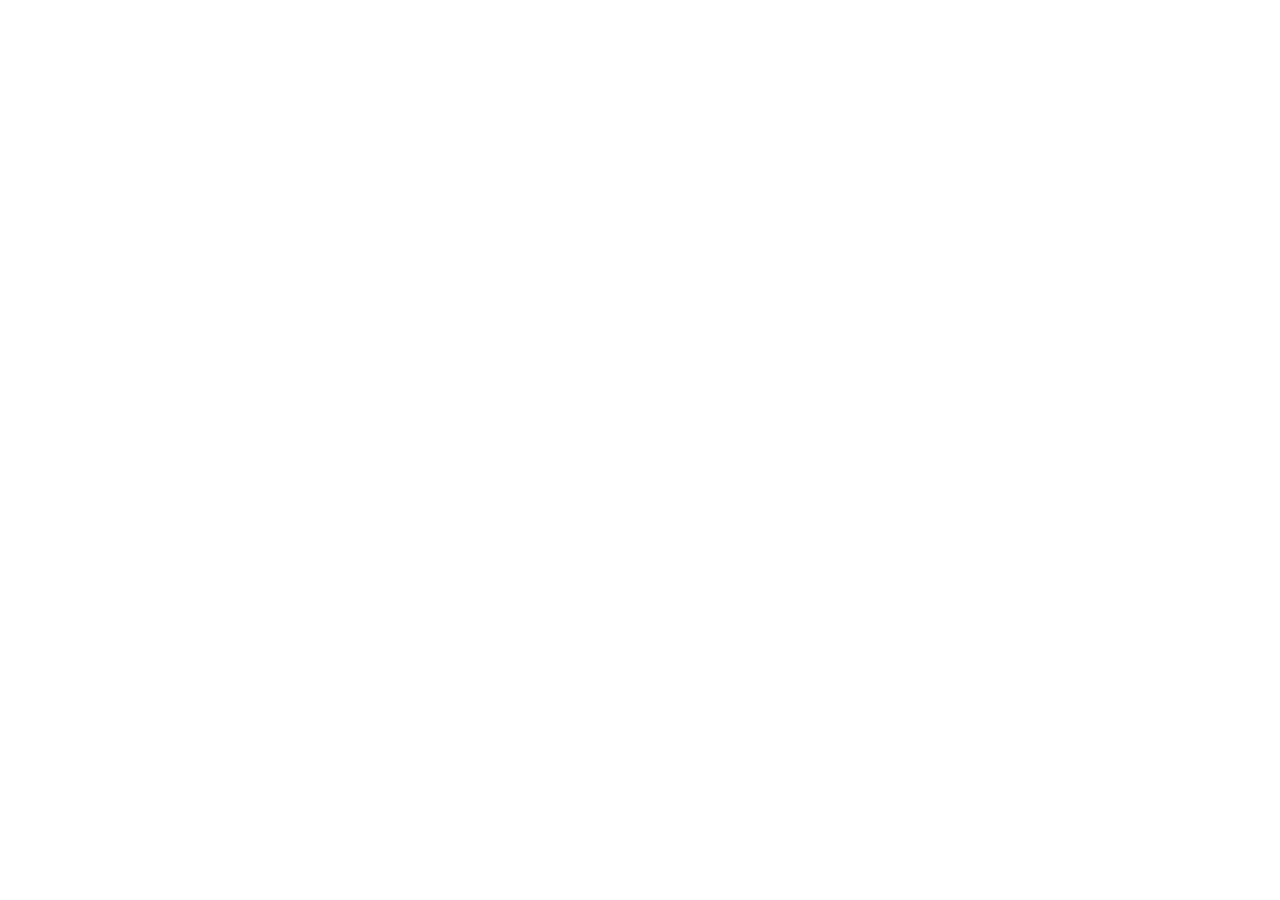
==== index.html @ 51263038 "add index.html" ====
<!DOCTYPE html>
<html lang="zh-CN">
  <head>
    <meta charset="UTF-8" />
    <link rel="icon" type="image/svg+xml" href="/favicon.svg" />
    <meta name="viewport" content="width=device-width, initial-scale=1.0" />
    <title>韩璟昊 · HRBP 个人主页</title>
    <meta name="description" content="韩璟昊 — 人力资源业务伙伴 (HRBP)，具备哔哩哔哩与互联网公司实习经验，专注于 AI 赋能招聘。" />
    <link rel="preconnect" href="https://fonts.googleapis.com" />
    <link rel="preconnect" href="https://fonts.gstatic.com" crossorigin />
    <link
      href="https://fonts.googleapis.com/css2?family=Inter:wght@300;400;500;600;700&family=Noto+Sans+SC:wght@300;400;500;700&display=swap"
      rel="stylesheet"
    />
    <script type="module" crossorigin src="/assets/index-uiC95BGF.js"></script>
    <link rel="stylesheet" crossorigin href="/assets/index-CjpETYeQ.css">
  </head>
  <body>
    <div id="root"></div>
  </body>
</html>
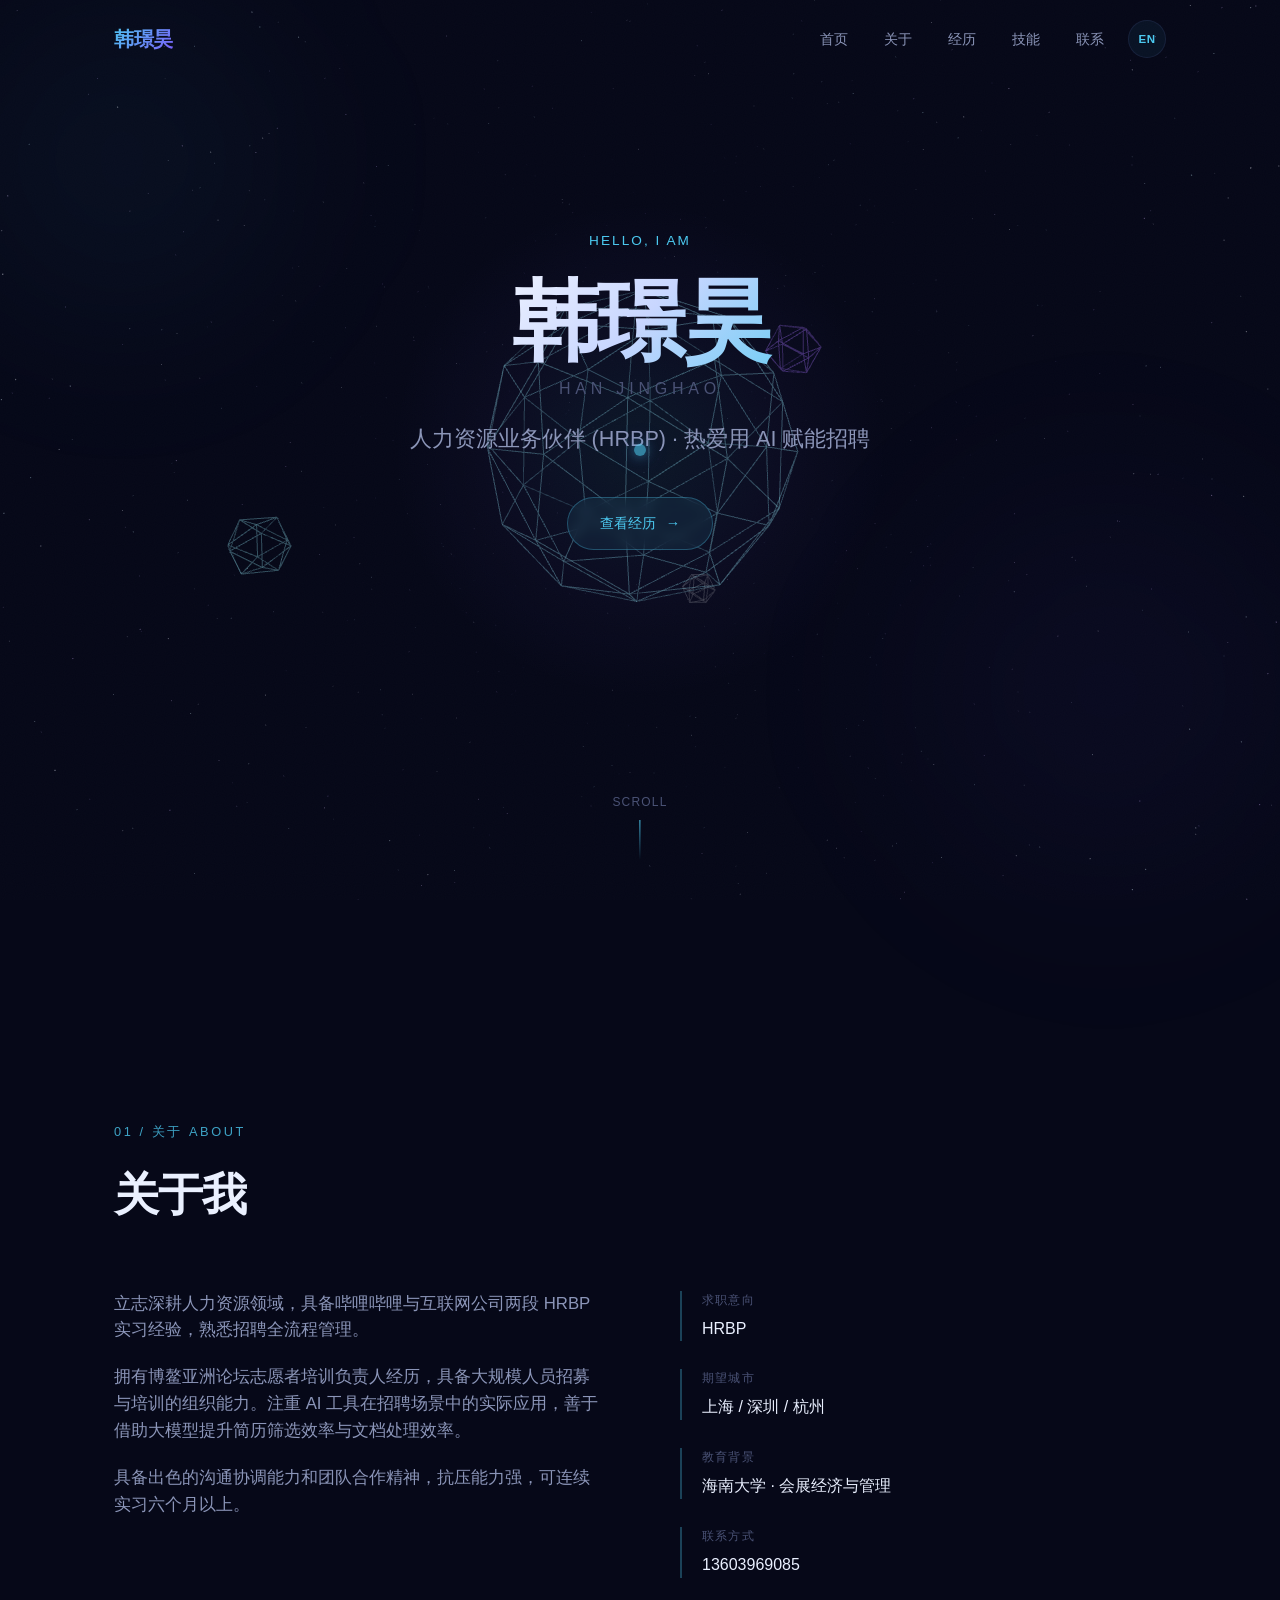
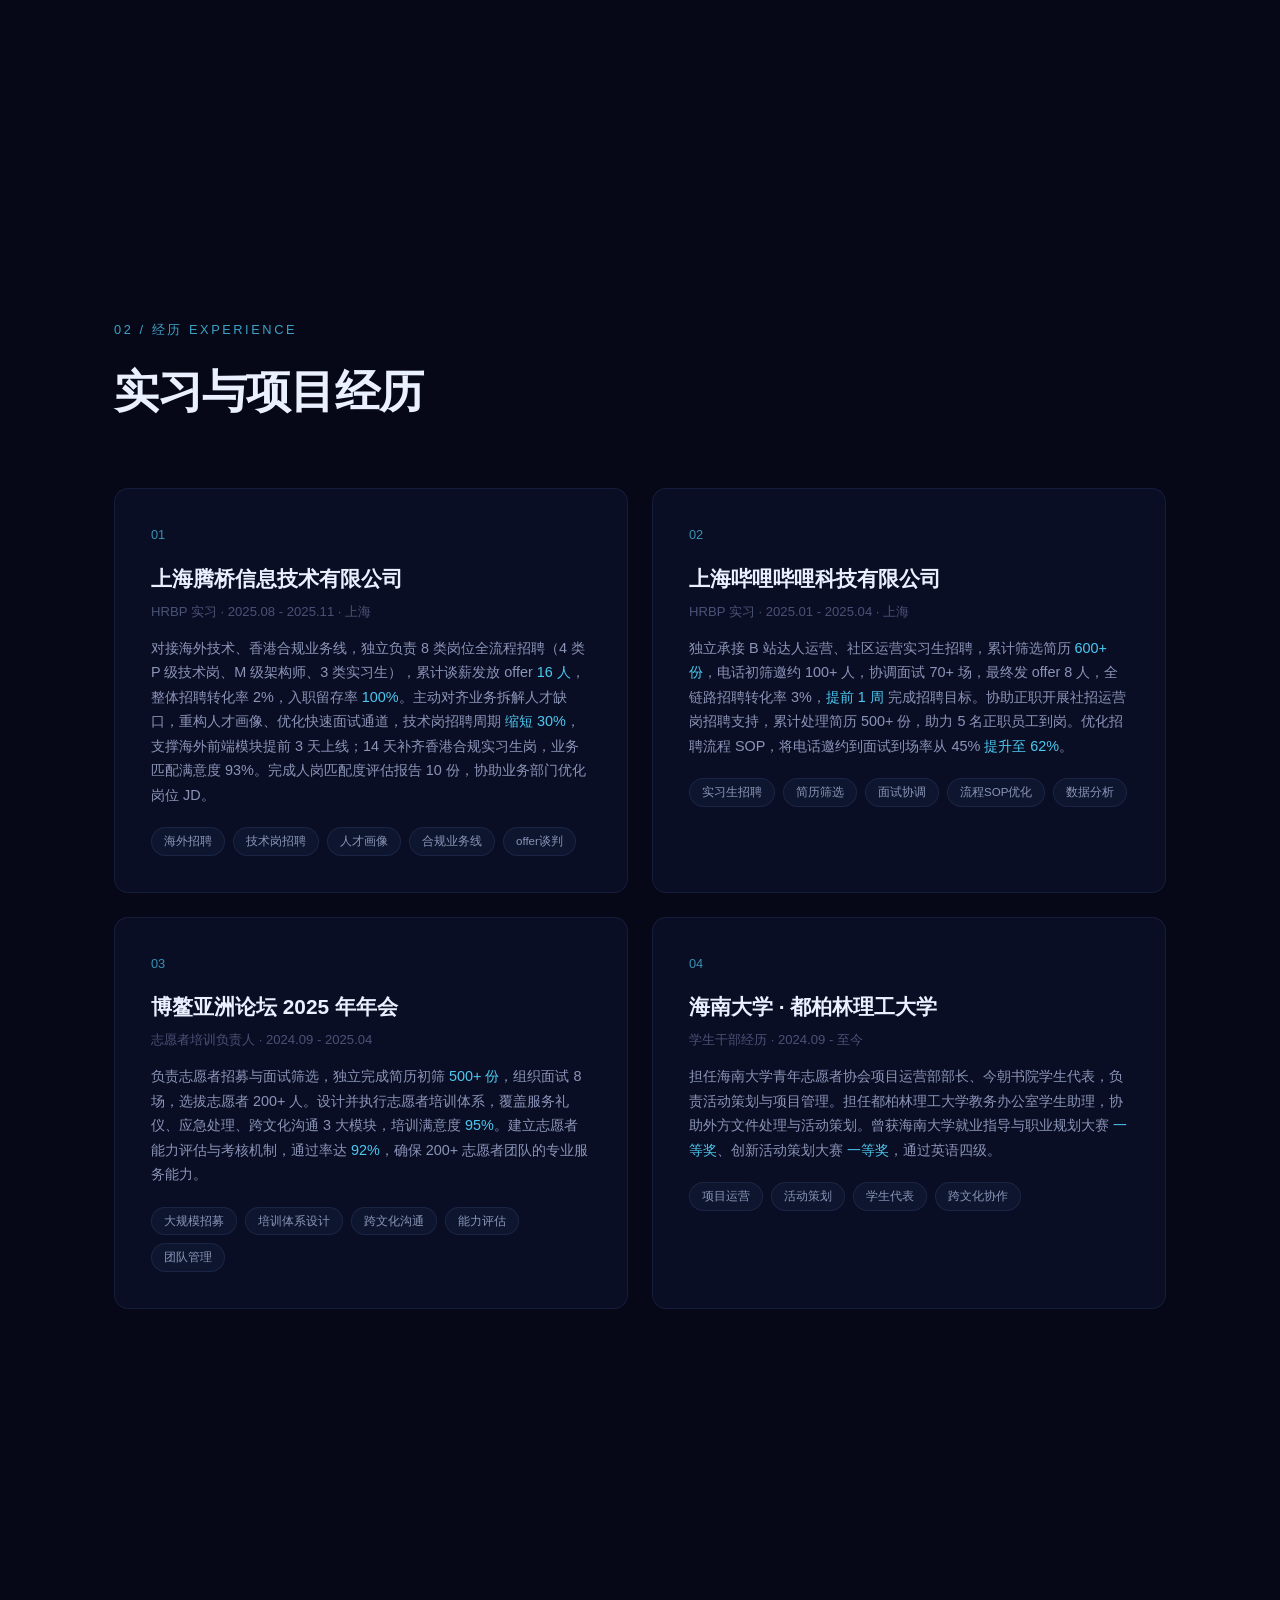
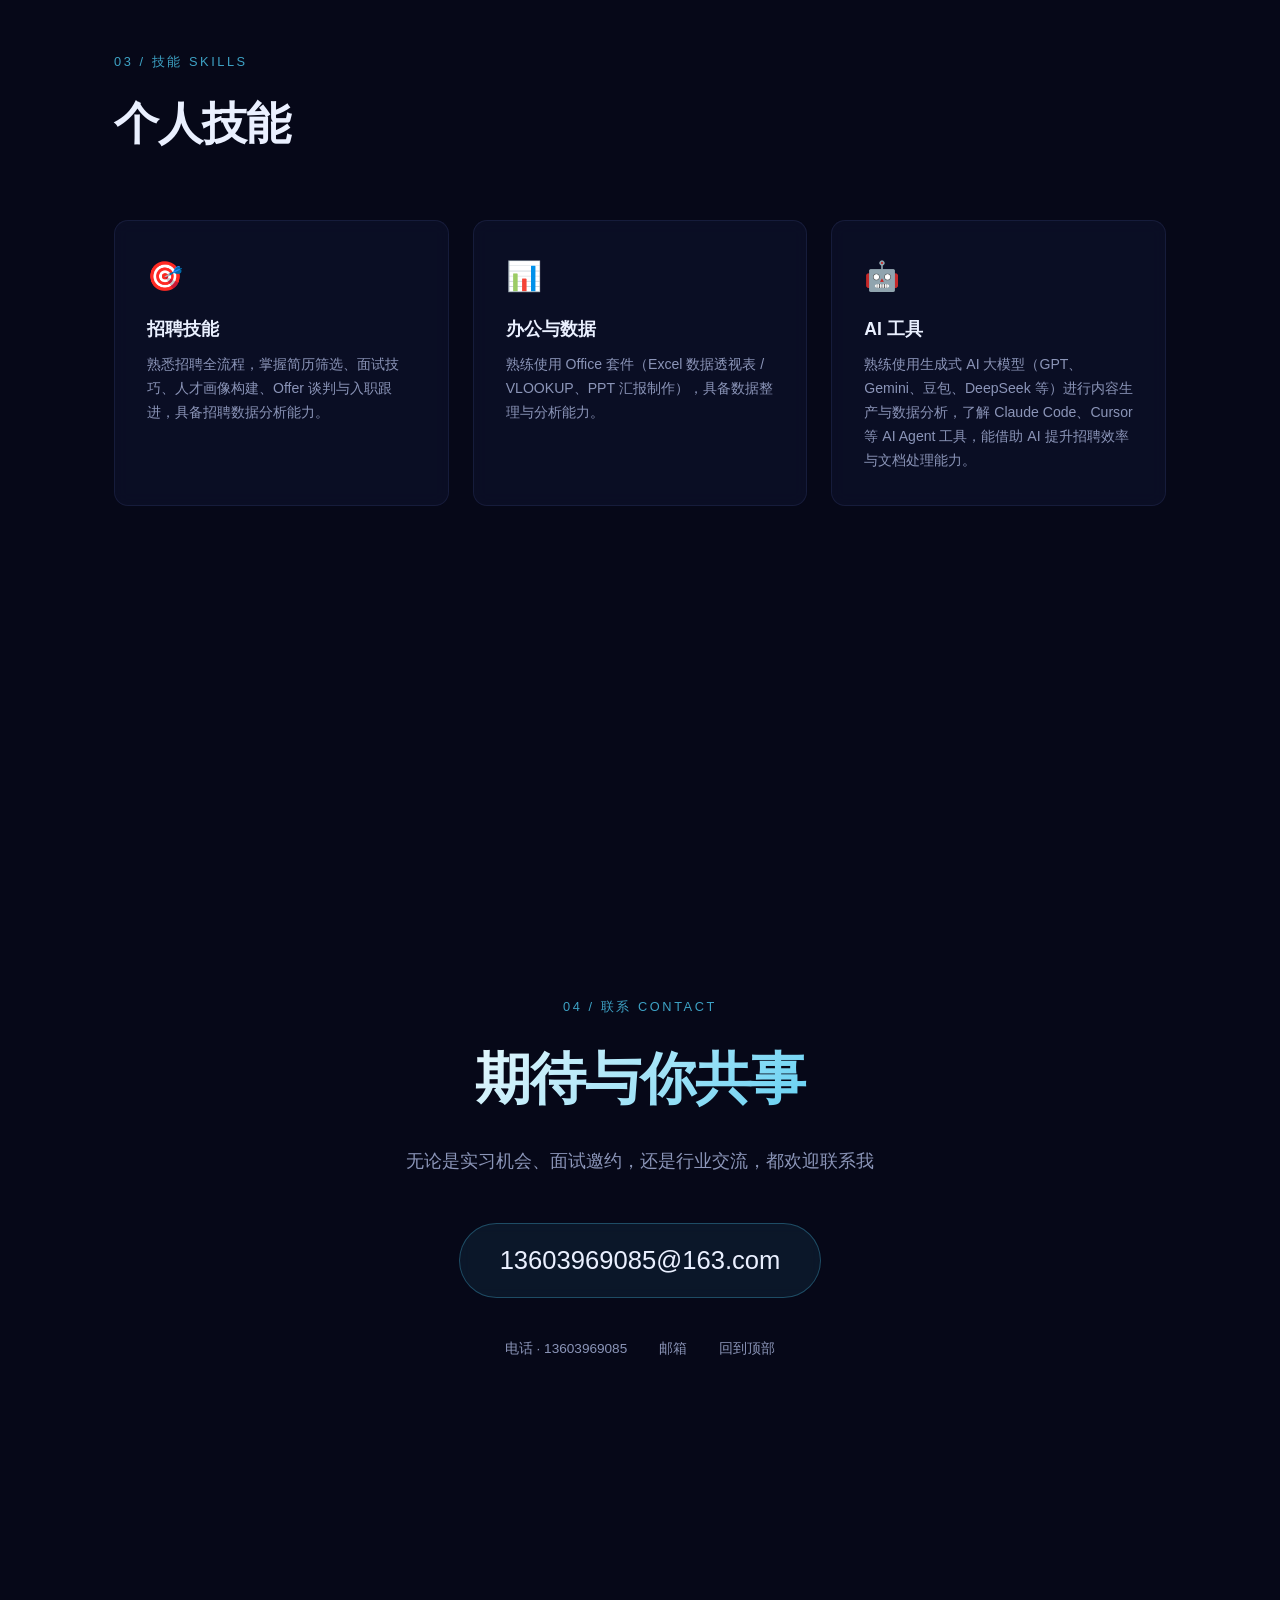
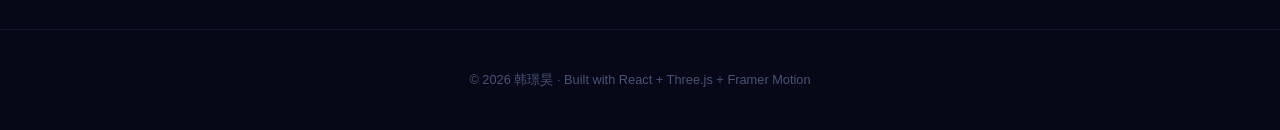
==== commit bb0cfa1e: "add index.html" ====
--- a/index.html
+++ b/index.html
@@ -2,7 +2,7 @@
 <html lang="zh-CN">
   <head>
     <meta charset="UTF-8" />
-    <link rel="icon" type="image/svg+xml" href="/favicon.svg" />
+    <link rel="icon" type="image/svg+xml" href="./favicon.svg" />
     <meta name="viewport" content="width=device-width, initial-scale=1.0" />
     <title>韩璟昊 · HRBP 个人主页</title>
     <meta name="description" content="韩璟昊 — 人力资源业务伙伴 (HRBP)，具备哔哩哔哩与互联网公司实习经验，专注于 AI 赋能招聘。" />
@@ -12,8 +12,8 @@
       href="https://fonts.googleapis.com/css2?family=Inter:wght@300;400;500;600;700&family=Noto+Sans+SC:wght@300;400;500;700&display=swap"
       rel="stylesheet"
     />
-    <script type="module" crossorigin src="/assets/index-uiC95BGF.js"></script>
-    <link rel="stylesheet" crossorigin href="/assets/index-CjpETYeQ.css">
+    <script type="module" crossorigin src="./assets/index-COh9N5oW.js"></script>
+    <link rel="stylesheet" crossorigin href="./assets/index-BVA7RS7g.css">
   </head>
   <body>
     <div id="root"></div>
--- a/assets/index-BVA7RS7g.css
+++ b/assets/index-BVA7RS7g.css
@@ -0,0 +1 @@
+*,*:before,*:after{margin:0;padding:0;box-sizing:border-box}:root{--bg: #060818;--bg-soft: #0d1124;--bg-deep: #030410;--text: #eaf0ff;--text-dim: #8b95b8;--text-faint: #4a5275;--accent: #4cc9f0;--accent-2: #7c5cfc;--accent-glow: rgba(76, 201, 240, .2);--accent-glow-2: rgba(124, 92, 252, .15);--border: rgba(140, 160, 255, .1);--border-hover: rgba(76, 201, 240, .3);--card-bg: rgba(20, 28, 60, .35);--card-hover: rgba(30, 40, 80, .5);--shadow-color: rgba(76, 92, 252, .12);--shadow-hover: rgba(76, 201, 240, .15);--radius: 14px;--max-width: 1100px;--font-sans: "Inter", "Noto Sans SC", -apple-system, BlinkMacSystemFont, sans-serif}html{scroll-behavior:smooth}body{background:var(--bg);color:var(--text);font-family:var(--font-sans);font-weight:400;line-height:1.6;overflow-x:hidden;-webkit-font-smoothing:antialiased;-moz-osx-font-smoothing:grayscale}a{color:inherit;text-decoration:none}ul{list-style:none}.container{max-width:var(--max-width);margin:0 auto;padding:0 24px}section{position:relative;min-height:100vh;display:flex;align-items:center;padding:120px 0}.canvas-wrapper{position:fixed;top:0;left:0;width:100vw;height:100vh;z-index:0;pointer-events:none}.canvas-wrapper canvas{display:block}.navbar{position:fixed;top:0;left:0;width:100%;z-index:100;padding:20px 0;transition:background .3s ease,backdrop-filter .3s ease,border-color .3s ease;border-bottom:1px solid transparent}.navbar.scrolled{background:#060818bf;backdrop-filter:blur(16px);-webkit-backdrop-filter:blur(16px);border-bottom:1px solid var(--border)}.navbar-inner{display:flex;justify-content:space-between;align-items:center}.navbar-right{display:flex;align-items:center;gap:24px}.lang-toggle{position:relative;width:38px;height:38px;border:1px solid var(--border);border-radius:50%;background:#4cc9f00f;color:var(--accent);font-size:.72rem;font-weight:600;letter-spacing:.05em;cursor:pointer;display:flex;align-items:center;justify-content:center;transition:all .25s ease;overflow:hidden}.lang-toggle:hover{border-color:var(--accent);background:#4cc9f026;box-shadow:0 0 16px #4cc9f033}.navbar-logo{font-size:1.25rem;font-weight:600;letter-spacing:-.02em;background:linear-gradient(135deg,var(--accent),var(--accent-2));-webkit-background-clip:text;background-clip:text;-webkit-text-fill-color:transparent}.navbar-links{display:flex;gap:36px}.navbar-links a{font-size:.9rem;color:var(--text-dim);transition:color .2s ease;position:relative}.navbar-links a:after{content:"";position:absolute;bottom:-4px;left:0;width:0;height:1px;background:linear-gradient(90deg,var(--accent),var(--accent-2));transition:width .3s ease}.navbar-links a:hover{color:var(--text)}.navbar-links a:hover:after{width:100%}@media (max-width: 640px){.navbar-links{gap:20px}.navbar-links a{font-size:.8rem}}.hero{text-align:center;padding-top:0}.hero-content{position:relative;z-index:2}.hero-greeting{font-size:.85rem;color:var(--accent);letter-spacing:.15em;text-transform:uppercase;margin-bottom:24px}.hero-name{font-size:clamp(2.5rem,8vw,5.5rem);font-weight:700;letter-spacing:-.03em;line-height:1.05;margin-bottom:8px;background:linear-gradient(135deg,#ffffff 0%,#c8d6ff 50%,var(--accent) 100%);-webkit-background-clip:text;background-clip:text;-webkit-text-fill-color:transparent}.hero-name-wrap{margin-bottom:20px}.hero-name-sub{display:block;font-size:clamp(.8rem,1.5vw,1rem);font-weight:400;letter-spacing:.3em;color:var(--text-faint);text-transform:uppercase;margin-top:4px}.hero-tagline{font-size:clamp(1rem,2.5vw,1.35rem);color:var(--text-dim);font-weight:300;max-width:520px;margin:0 auto 40px}.hero-cta{display:inline-flex;align-items:center;gap:10px;padding:14px 32px;border:1px solid var(--border-hover);border-radius:100px;font-size:.9rem;font-weight:500;transition:all .3s ease;background:#4cc9f014;color:var(--accent);backdrop-filter:blur(6px);-webkit-backdrop-filter:blur(6px)}.hero-cta:hover{background:var(--accent);color:var(--bg);border-color:var(--accent);transform:translateY(-2px);box-shadow:0 8px 30px var(--shadow-hover)}.hero-cta-arrow{transition:transform .3s ease}.hero-cta:hover .hero-cta-arrow{transform:translate(4px)}.section-label{font-size:.8rem;color:var(--accent);letter-spacing:.2em;text-transform:uppercase;margin-bottom:16px;opacity:.8}.section-title{font-size:clamp(1.8rem,4vw,2.8rem);font-weight:600;letter-spacing:-.02em;margin-bottom:60px}.about-grid{display:grid;grid-template-columns:1fr 1fr;gap:80px;align-items:start}.about-text p{color:var(--text-dim);font-size:1.05rem;font-weight:300;margin-bottom:20px}.about-info{display:flex;flex-direction:column;gap:28px}.about-info-item{border-left:2px solid var(--border-hover);padding-left:20px;transition:border-color .3s ease}.about-info-item:hover{border-left-color:var(--accent)}.about-info-item .label{font-size:.75rem;color:var(--text-faint);text-transform:uppercase;letter-spacing:.1em;margin-bottom:6px}.about-info-item .value{font-size:1rem;color:var(--text);font-weight:400}@media (max-width: 768px){.about-grid{grid-template-columns:1fr;gap:48px}}.projects-grid{display:grid;grid-template-columns:repeat(2,1fr);gap:24px}.project-card{background:var(--card-bg);border:1px solid var(--border);border-radius:var(--radius);padding:36px;transition:all .3s ease;cursor:pointer;position:relative;overflow:hidden;backdrop-filter:blur(8px);-webkit-backdrop-filter:blur(8px)}.project-card:before{content:"";position:absolute;top:0;left:0;width:100%;height:1px;background:linear-gradient(90deg,transparent,var(--accent),var(--accent-2),transparent);opacity:0;transition:opacity .4s ease}.project-card:after{content:"";position:absolute;top:-50%;right:-50%;width:200%;height:200%;background:radial-gradient(circle,var(--accent-glow) 0%,transparent 60%);opacity:0;transition:opacity .4s ease;pointer-events:none}.project-card:hover{background:var(--card-hover);border-color:var(--border-hover);transform:translateY(-6px);box-shadow:0 12px 40px var(--shadow-color)}.project-card:hover:before{opacity:1}.project-card:hover:after{opacity:1}.project-number{font-size:.8rem;color:var(--accent);margin-bottom:16px;font-variant-numeric:tabular-nums;opacity:.7}.project-title{font-size:1.3rem;font-weight:600;margin-bottom:6px}.project-subtitle{font-size:.82rem;color:var(--text-faint);margin-bottom:14px}.project-desc{font-size:.9rem;color:var(--text-dim);font-weight:300;margin-bottom:20px;line-height:1.7}.project-desc .highlight{color:var(--accent);font-weight:400}.project-tags{display:flex;flex-wrap:wrap;gap:8px}.project-tag{font-size:.72rem;color:var(--text-dim);padding:4px 12px;border:1px solid var(--border);border-radius:100px;font-weight:400;background:#4cc9f00d;transition:all .2s ease}.project-tag:hover{border-color:var(--border-hover);color:var(--accent)}@media (max-width: 640px){.projects-grid{grid-template-columns:1fr}}.skills-grid{display:grid;grid-template-columns:repeat(3,1fr);gap:24px}.skill-card{background:var(--card-bg);border:1px solid var(--border);border-radius:var(--radius);padding:32px;backdrop-filter:blur(8px);-webkit-backdrop-filter:blur(8px);transition:all .3s ease;position:relative;overflow:hidden}.skill-card:hover{border-color:var(--border-hover);transform:translateY(-4px);box-shadow:0 8px 30px var(--shadow-color)}.skill-icon{font-size:1.8rem;margin-bottom:16px;display:block}.skill-card h3{font-size:1.1rem;font-weight:600;margin-bottom:10px}.skill-card p{font-size:.88rem;color:var(--text-dim);font-weight:300;line-height:1.7}@media (max-width: 768px){.skills-grid{grid-template-columns:1fr}}.contact{text-align:center}.contact-title{font-size:clamp(2rem,5vw,3.5rem);font-weight:600;letter-spacing:-.02em;margin-bottom:24px;background:linear-gradient(135deg,#ffffff,var(--accent));-webkit-background-clip:text;background-clip:text;-webkit-text-fill-color:transparent}.contact-subtitle{font-size:1.1rem;color:var(--text-dim);font-weight:300;margin-bottom:48px}.contact-email{display:inline-block;font-size:clamp(1.1rem,3vw,1.6rem);font-weight:500;padding:16px 40px;border:1px solid var(--border-hover);border-radius:100px;background:#4cc9f014;backdrop-filter:blur(6px);-webkit-backdrop-filter:blur(6px);transition:all .3s ease;color:var(--text)}.contact-email:hover{background:var(--accent);color:var(--bg);border-color:var(--accent);box-shadow:0 8px 30px var(--shadow-hover)}.contact-socials{display:flex;justify-content:center;gap:32px;margin-top:40px}.contact-socials a{font-size:.85rem;color:var(--text-dim);transition:color .2s ease}.contact-socials a:hover{color:var(--accent)}.footer{position:relative;z-index:2;padding:40px 0;border-top:1px solid var(--border);text-align:center}.footer p{font-size:.8rem;color:var(--text-faint)}.scroll-indicator{position:absolute;bottom:40px;left:50%;transform:translate(-50%);display:flex;flex-direction:column;align-items:center;gap:8px;color:var(--text-faint);font-size:.75rem;letter-spacing:.1em}.scroll-indicator-line{width:1px;height:40px;background:linear-gradient(to bottom,var(--accent),transparent);animation:scrollLine 2s ease-in-out infinite}@keyframes scrollLine{0%,to{transform:scaleY(.3);transform-origin:top}50%{transform:scaleY(1);transform-origin:top}}.content-wrapper{position:relative;z-index:2}.ambient-glow{position:fixed;pointer-events:none;z-index:0;border-radius:50%;filter:blur(80px)}.ambient-glow-1{top:-10%;left:-10%;width:500px;height:500px;background:radial-gradient(circle,rgba(76,201,240,.06) 0%,transparent 70%)}.ambient-glow-2{bottom:-10%;right:-10%;width:600px;height:600px;background:radial-gradient(circle,rgba(124,92,252,.05) 0%,transparent 70%)}.mouse-glow{position:fixed;top:0;left:0;width:500px;height:500px;border-radius:50%;background:radial-gradient(circle,rgba(76,201,240,.08) 0%,rgba(124,92,252,.04) 40%,transparent 70%);pointer-events:none;z-index:1;will-change:transform;mix-blend-mode:screen}.mouse-dot{position:fixed;top:0;left:0;width:12px;height:12px;border-radius:50%;background:#4cc9f099;box-shadow:0 0 12px #4cc9f080,0 0 24px #7c5cfc4d;pointer-events:none;z-index:9999;will-change:transform}@media (hover: none) and (pointer: coarse){.mouse-glow,.mouse-dot{display:none}}.ripple-layer{position:fixed;top:0;left:0;width:100vw;height:100vh;pointer-events:none;z-index:9998;overflow:hidden}.click-ripple{position:fixed;width:10px;height:10px;margin:-5px 0 0 -5px;border-radius:50%;border:2px solid rgba(76,201,240,.5);pointer-events:none;animation:rippleExpand .7s cubic-bezier(.22,1,.36,1) forwards}@keyframes rippleExpand{0%{width:10px;height:10px;margin:-5px 0 0 -5px;opacity:.9;border-width:2px}to{width:200px;height:200px;margin:-100px 0 0 -100px;opacity:0;border-width:.5px}}button:active,.hero-cta:active,.contact-email:active,.lang-toggle:active{animation:btnShake .3s ease}@keyframes btnShake{0%{transform:scale(1)}20%{transform:scale(.94) rotate(-.5deg)}40%{transform:scale(.97) rotate(.5deg)}60%{transform:scale(1.02) rotate(-.3deg)}to{transform:scale(1)}}.project-card:active,.skill-card:active{transform:scale(.98)}.noise-overlay{position:fixed;top:0;left:0;width:100%;height:100%;z-index:1;pointer-events:none;opacity:.02;background-image:url("data:image/svg+xml,%3Csvg xmlns='http://www.w3.org/2000/svg' width='200' height='200'%3E%3Cfilter id='n'%3E%3CfeTurbulence type='fractalNoise' baseFrequency='0.9'/%3E%3C/filter%3E%3Crect width='100%25' height='100%25' filter='url(%23n)'/%3E%3C/svg%3E")}
